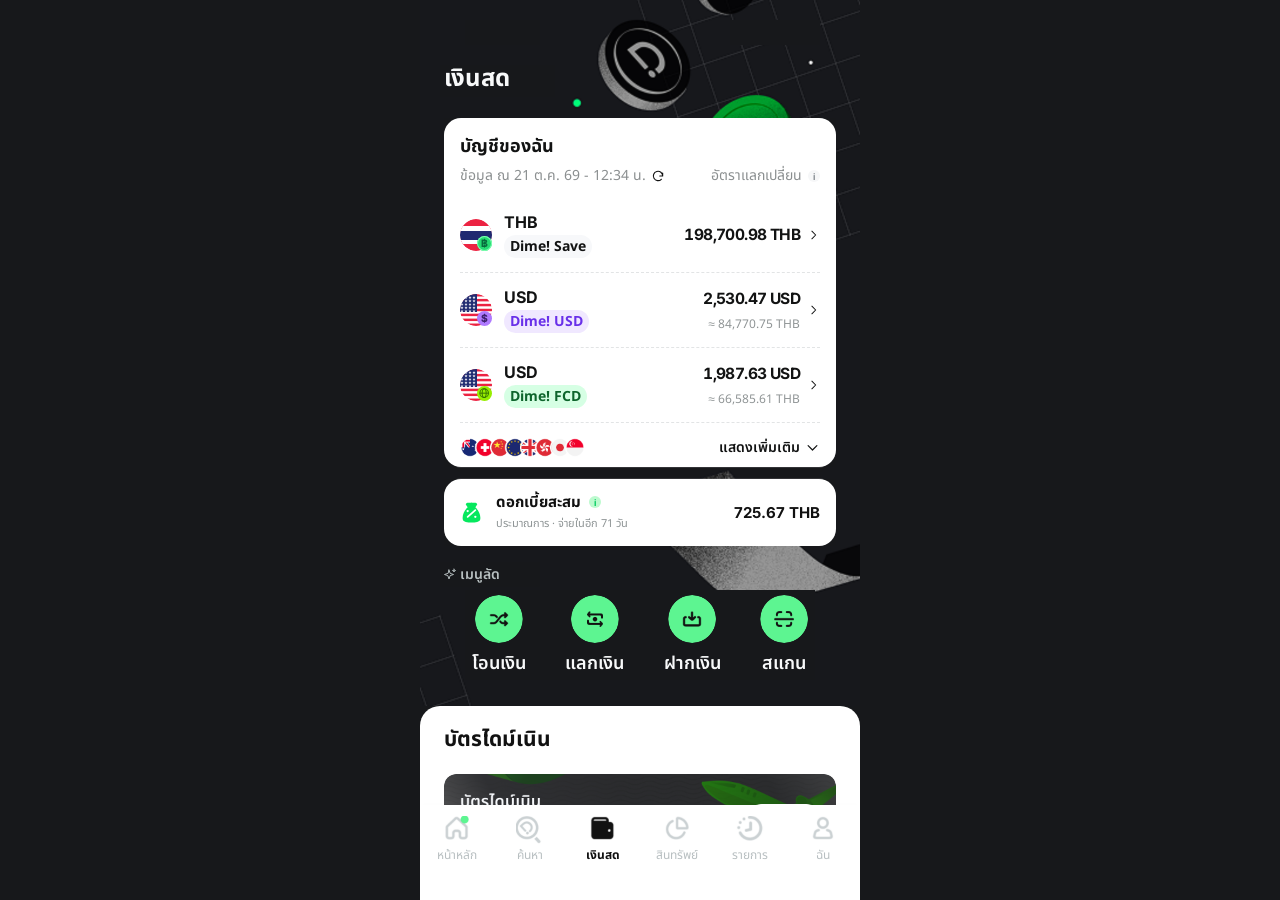
==== dime-preview/index.html @ a4ae3538 "Add files via upload" ====
<!doctype html>
<html lang="th">
<head>
  <meta charset="UTF-8">
  <meta http-equiv="Content-Security-Policy" content="default-src 'none'; script-src 'unsafe-inline'; style-src 'unsafe-inline'; img-src data: blob:; font-src data:; connect-src 'none'; frame-src 'none'; object-src 'none'; base-uri 'none'; form-action 'none'">
  <meta name="viewport" content="width=device-width, initial-scale=1, viewport-fit=cover">
  <meta name="theme-color" content="#17181b">
  <meta name="description" content="ต้นแบบหน้าจอเงินสดแบบโต้ตอบ สร้างจากภาพอ้างอิง ข้อมูลและรายการทั้งหมดเป็นตัวอย่าง">
  <title>Cash — ต้นแบบจากภาพอ้างอิง</title>
  <style>@font-face {
  font-family: 'Inter';
  font-style: normal;
  font-weight: 400;
  font-display: swap;
  src: url([data-uri]) format('truetype');
}
@font-face {
  font-family: 'Inter';
  font-style: normal;
  font-weight: 500;
  font-display: swap;
  src: url([data-uri]) format('truetype');
}
@font-face {
  font-family: 'Inter';
  font-style: normal;
  font-weight: 600;
  font-display: swap;
  src: url([data-uri]) format('truetype');
}
@font-face {
  font-family: 'Inter';
  font-style: normal;
  font-weight: 700;
  font-display: swap;
  src: url([data-uri]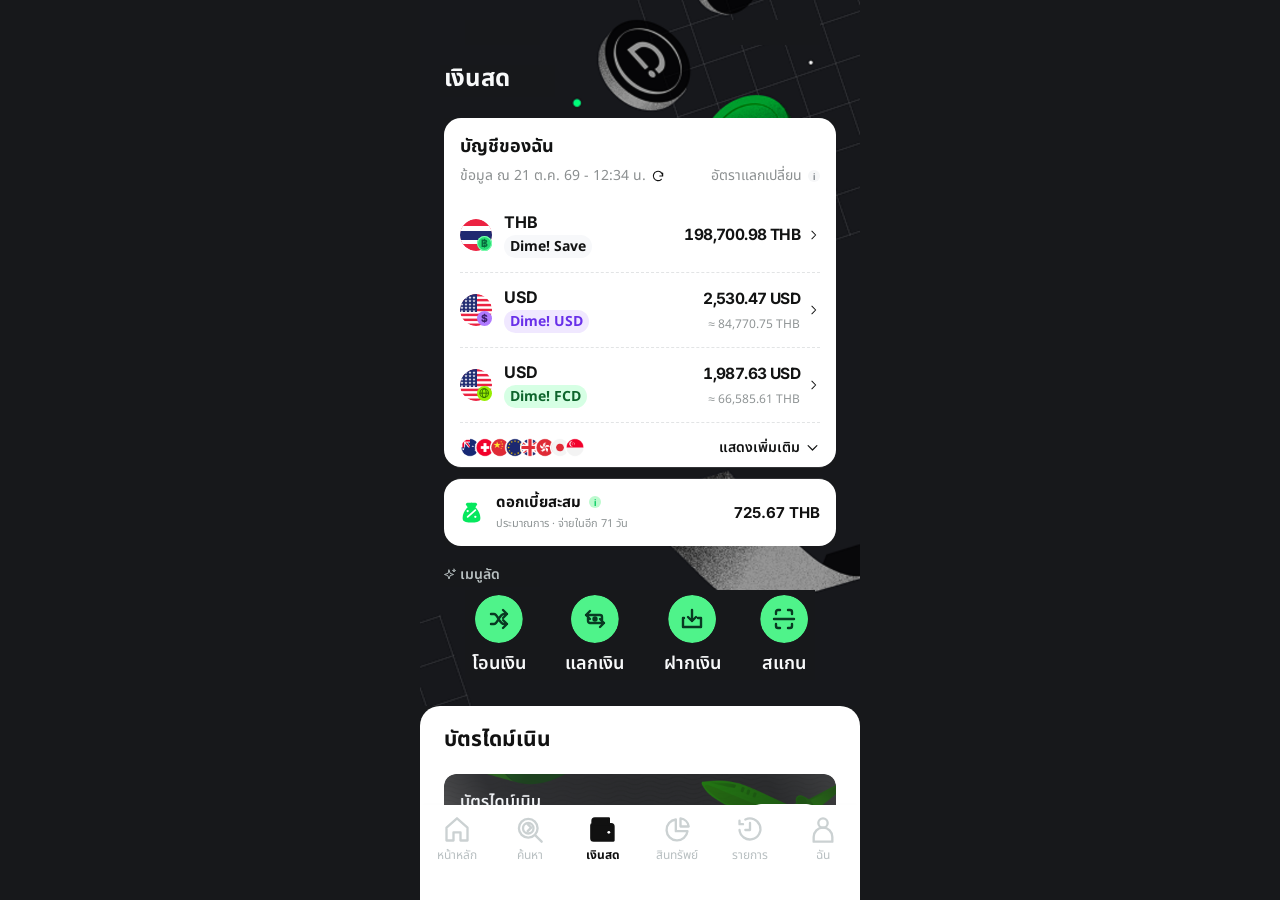
